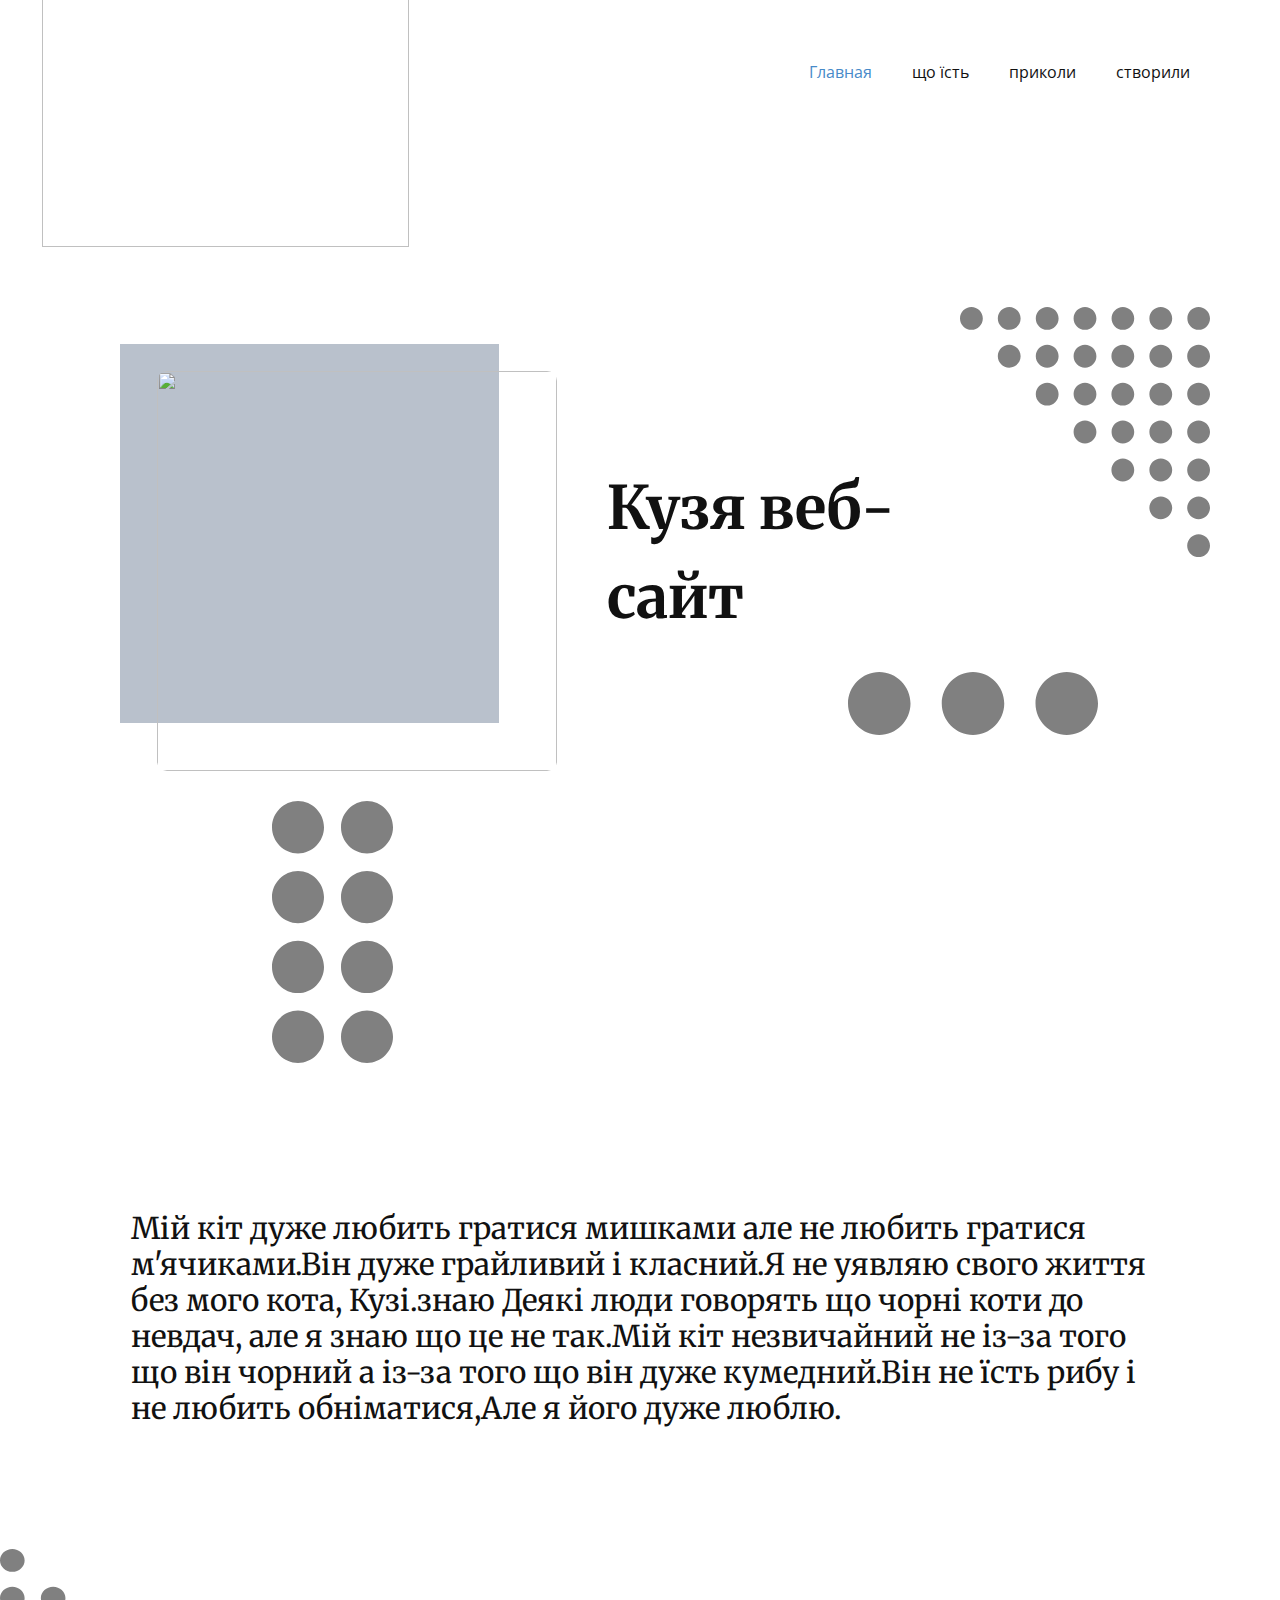
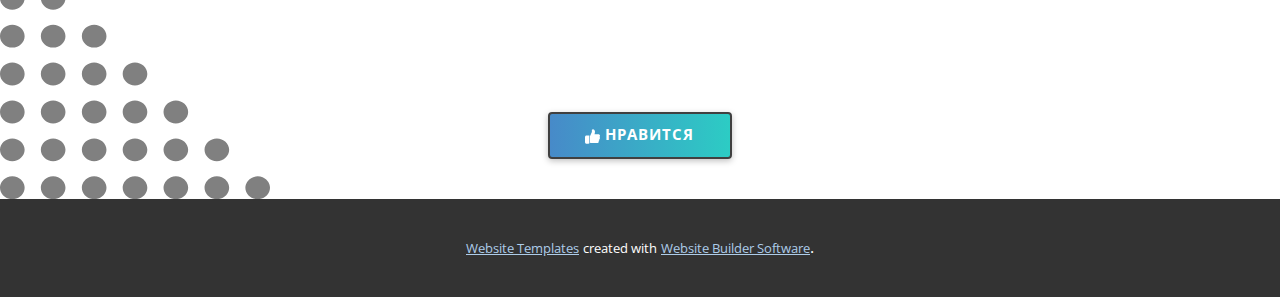
==== Главная.html @ d6f0da53 "Add files via upload" ====
<!DOCTYPE html>
<html style="font-size: 16px;" lang="ru"><head>
    <meta name="viewport" content="width=device-width, initial-scale=1.0">
    <meta charset="utf-8">
    <meta name="keywords" content="​​​фотографії з Кузею">
    <meta name="description" content="">
    <title>Главная</title>
    <link rel="stylesheet" href="nicepage.css" media="screen">
<link rel="stylesheet" href="Главная.css" media="screen">
    <script class="u-script" type="text/javascript" src="jquery.js" defer=""></script>
    <script class="u-script" type="text/javascript" src="nicepage.js" defer=""></script>
    <meta name="generator" content="Nicepage 5.3.2, nicepage.com">
    <link rel="icon" href="images/favicon.png">
    <link id="u-theme-google-font" rel="stylesheet" href="https://fonts.googleapis.com/css?family=Roboto:100,100i,300,300i,400,400i,500,500i,700,700i,900,900i|Open+Sans:300,300i,400,400i,500,500i,600,600i,700,700i,800,800i">
    <link id="u-page-google-font" rel="stylesheet" href="https://fonts.googleapis.com/css?family=Merriweather:300,300i,400,400i,700,700i,900,900i">
    
    
    
    <script type="application/ld+json">{
		"@context": "http://schema.org",
		"@type": "Organization",
		"name": ""
}</script>
    <meta name="theme-color" content="#478ac9">
    <meta property="og:title" content="Главная">
    <meta property="og:type" content="website">
  </head>
  <body class="u-body u-xl-mode" data-lang="ru"><header class="u-clearfix u-header u-header" id="sec-9a38"><div class="u-clearfix u-sheet u-sheet-1">
        <nav class="u-menu u-menu-one-level u-offcanvas u-menu-1">
          <div class="menu-collapse" style="font-size: 1rem; letter-spacing: 0px;">
            <a class="u-button-style u-custom-left-right-menu-spacing u-custom-padding-bottom u-custom-top-bottom-menu-spacing u-nav-link u-text-active-palette-1-base u-text-hover-palette-2-base" href="#" style="font-size: calc(1em + 8px);">
              <svg class="u-svg-link" viewBox="0 0 24 24"><use xmlns:xlink="http://www.w3.org/1999/xlink" xlink:href="#menu-hamburger"></use></svg>
              <svg class="u-svg-content" version="1.1" id="menu-hamburger" viewBox="0 0 16 16" x="0px" y="0px" xmlns:xlink="http://www.w3.org/1999/xlink" xmlns="http://www.w3.org/2000/svg"><g><rect y="1" width="16" height="2"></rect><rect y="7" width="16" height="2"></rect><rect y="13" width="16" height="2"></rect>
</g></svg>
            </a>
          </div>
          <div class="u-custom-menu u-nav-container">
            <ul class="u-nav u-unstyled u-nav-1"><li class="u-nav-item"><a class="u-button-style u-nav-link u-text-active-palette-1-base u-text-hover-palette-2-base" href="Главная.html" style="padding: 10px 20px;">Главная</a>
</li><li class="u-nav-item"><a class="u-button-style u-nav-link u-text-active-palette-1-base u-text-hover-palette-2-base" href="що-їсть.html" style="padding: 10px 20px;">що їсть</a>
</li><li class="u-nav-item"><a class="u-button-style u-nav-link u-text-active-palette-1-base u-text-hover-palette-2-base" href="приколи.html" style="padding: 10px 20px;">приколи</a>
</li><li class="u-nav-item"><a class="u-button-style u-nav-link u-text-active-palette-1-base u-text-hover-palette-2-base" href="створили.html" style="padding: 10px 20px;">створили</a>
</li></ul>
          </div>
          <div class="u-custom-menu u-nav-container-collapse">
            <div class="u-black u-container-style u-inner-container-layout u-opacity u-opacity-95 u-sidenav">
              <div class="u-inner-container-layout u-sidenav-overflow">
                <div class="u-menu-close"></div>
                <ul class="u-align-center u-nav u-popupmenu-items u-unstyled u-nav-2"><li class="u-nav-item"><a class="u-button-style u-nav-link" href="Главная.html">Главная</a>
</li><li class="u-nav-item"><a class="u-button-style u-nav-link" href="що-їсть.html">що їсть</a>
</li><li class="u-nav-item"><a class="u-button-style u-nav-link" href="приколи.html">приколи</a>
</li><li class="u-nav-item"><a class="u-button-style u-nav-link" href="створили.html">створили</a>
</li></ul>
              </div>
            </div>
            <div class="u-black u-menu-overlay u-opacity u-opacity-70"></div>
          </div>
        </nav>
        <img class="u-image u-image-contain u-image-default u-preserve-proportions u-image-1" src="images/Kuzya.png" alt="" data-image-width="500" data-image-height="500">
      </div></header>
    <section class="u-clearfix u-section-1" id="sec-f1cc">
      <div class="u-clearfix u-sheet u-sheet-1">
        <div class="u-shape u-shape-svg u-text-grey-50 u-shape-1">
          <svg class="u-svg-link" preserveAspectRatio="none" viewBox="0 0 160 160" style=""><use xmlns:xlink="http://www.w3.org/1999/xlink" xlink:href="#svg-8116"></use></svg>
          <svg class="u-svg-content" viewBox="0 0 160 160" x="0px" y="0px" id="svg-8116"><path d="M152.7,0c4,0,7.3,3.4,7.3,7.3s-3.2,7.3-7.2,7.3s-7.3-3.3-7.3-7.3S148.7,0,152.7,0z M145.4,31.5c0,4,3.3,7.3,7.3,7.3
	s7.3-3.3,7.3-7.3s-3.3-7.3-7.3-7.3C148.8,24.2,145.4,27.5,145.4,31.5z M121.2,7.3c0,4,3.3,7.3,7.3,7.3s7.3-3.3,7.3-7.3
	S132.5,0,128.5,0S121.2,3.3,121.2,7.3z M97,7.3c0,3.9,3.2,7.3,7.2,7.3s7.3-3.3,7.3-7.3S108.2,0,104.2,0C100.3,0,97,3.4,97,7.3z
	 M72.7,7.3c0,4,3.3,7.3,7.3,7.3s7.3-3.3,7.3-7.3S84,0,80,0C76,0,72.7,3.3,72.7,7.3z M48.5,7.3c0,4,3.3,7.3,7.3,7.3s7.3-3.3,7.3-7.3
	S59.8,0,55.8,0C51.8,0,48.5,3.3,48.5,7.3z M24.2,7.3c0,4,3.3,7.3,7.3,7.3s7.3-3.3,7.3-7.3S35.5,0,31.5,0C27.5,0,24.2,3.3,24.2,7.3z
	 M0,7.3c0,4,3.3,7.3,7.3,7.3s7.3-3.3,7.3-7.3S11.3,0,7.3,0S0,3.3,0,7.3z M121.2,31.5c0,4,3.3,7.3,7.3,7.3s7.3-3.3,7.3-7.3
	s-3.3-7.3-7.3-7.3S121.2,27.5,121.2,31.5z M96.9,31.5c0,4,3.3,7.3,7.3,7.3s7.3-3.3,7.3-7.3s-3.3-7.3-7.3-7.3
	C100.3,24.2,96.9,27.5,96.9,31.5z M72.7,31.5c0,4,3.3,7.3,7.3,7.3s7.3-3.3,7.3-7.3S84,24.2,80,24.2S72.7,27.5,72.7,31.5z M48.5,31.5
	c0,4,3.3,7.3,7.3,7.3s7.3-3.3,7.3-7.3s-3.3-7.3-7.3-7.3S48.5,27.5,48.5,31.5z M24.2,31.5c0,4,3.3,7.3,7.3,7.3s7.3-3.3,7.3-7.3
	s-3.3-7.3-7.3-7.3S24.2,27.5,24.2,31.5z M145.4,55.7c0,4,3.3,7.3,7.3,7.3s7.3-3.2,7.3-7.2s-3.3-7.3-7.3-7.3
	C148.8,48.5,145.4,51.7,145.4,55.7z M121.2,55.8c0,4,3.3,7.3,7.3,7.3s7.3-3.3,7.3-7.3s-3.3-7.3-7.3-7.3S121.2,51.8,121.2,55.8z
	 M96.9,55.8c0,4,3.3,7.3,7.3,7.3s7.3-3.3,7.3-7.3s-3.3-7.3-7.3-7.3C100.3,48.5,96.9,51.8,96.9,55.8z M72.7,55.7c0,4,3.3,7.3,7.3,7.3
	s7.3-3.2,7.3-7.2S84,48.5,80,48.5S72.7,51.7,72.7,55.7z M48.5,55.8c0,4,3.3,7.3,7.3,7.3s7.3-3.3,7.3-7.3s-3.3-7.3-7.3-7.3
	S48.5,51.8,48.5,55.8z M145.4,80c0,4,3.3,7.3,7.3,7.3S160,84,160,80s-3.3-7.3-7.3-7.3C148.8,72.7,145.4,76,145.4,80z M121.2,80
	c0,4,3.3,7.3,7.3,7.3s7.3-3.3,7.3-7.3s-3.3-7.3-7.3-7.3S121.2,76,121.2,80z M97,80c0,4,3.2,7.3,7.2,7.3s7.3-3.3,7.3-7.3
	s-3.3-7.3-7.3-7.3C100.3,72.7,97,76,97,80z M72.7,80c0,4,3.3,7.3,7.3,7.3s7.3-3.3,7.3-7.3S84,72.7,80,72.7S72.7,76,72.7,80z
	 M145.4,104.3c0,4,3.3,7.3,7.3,7.3s7.3-3.3,7.3-7.3s-3.3-7.3-7.3-7.3C148.8,97,145.5,100.3,145.4,104.3z M121.2,104.3
	c0,4,3.3,7.3,7.3,7.3s7.3-3.3,7.3-7.3s-3.3-7.3-7.3-7.3S121.2,100.3,121.2,104.3z M96.9,104.3c0,4,3.3,7.3,7.3,7.3s7.3-3.3,7.3-7.3
	s-3.3-7.3-7.3-7.3C100.3,97,97,100.3,96.9,104.3z M145.4,128.5c0,4,3.3,7.3,7.3,7.3s7.3-3.3,7.3-7.3s-3.3-7.3-7.3-7.3
	C148.8,121.2,145.5,124.5,145.4,128.5z M121.2,128.5c0,4,3.3,7.3,7.3,7.3s7.3-3.3,7.3-7.3s-3.3-7.3-7.3-7.3S121.2,124.5,121.2,128.5
	z M145.4,152.8c0,4,3.3,7.3,7.3,7.3s7.3-3.3,7.3-7.3s-3.3-7.3-7.3-7.3C148.8,145.5,145.5,148.8,145.4,152.8z"></path></svg>
        </div>
        <div class="u-palette-5-base u-preserve-proportions u-shape u-shape-rectangle u-shape-2"></div>
        <img class="u-image u-image-round u-preserve-proportions u-radius-10 u-image-1" src="images/IMG_20210718_094322_393.jpg" alt="" data-image-width="720" data-image-height="720">
        <h2 class="u-custom-font u-font-merriweather u-text u-text-default u-text-1"> Кузя веб-сайт<span style="font-weight: 700;"></span>
        </h2>
        <div class="u-shape u-shape-svg u-text-grey-50 u-shape-3">
          <svg class="u-svg-link" preserveAspectRatio="none" viewBox="0 0 160 40" style=""><use xmlns:xlink="http://www.w3.org/1999/xlink" xlink:href="#svg-02c5"></use></svg>
          <svg class="u-svg-content" viewBox="0 0 160 40" x="0px" y="0px" id="svg-02c5"><path d="M60,20C60,9.1,69.1,0,80,0s20,9.1,20,20s-9.1,20-20,20S60,30.9,60,20z M0,20C0,9.1,9.1,0,20,0s20,9.1,20,20s-9.1,20-20,20
	S0,30.9,0,20z M120,20c0-10.9,9.1-20,20-20s20,9.1,20,20s-9.1,20-20,20S120,30.9,120,20z"></path></svg>
        </div>
        <div class="u-shape u-shape-svg u-text-grey-50 u-shape-4">
          <svg class="u-svg-link" preserveAspectRatio="none" viewBox="0 0 74 160" style=""><use xmlns:xlink="http://www.w3.org/1999/xlink" xlink:href="#svg-210a"></use></svg>
          <svg class="u-svg-content" viewBox="0 0 74 160" x="0px" y="0px" id="svg-210a"><path d="M15.9,128c8.7,0,15.9,7.3,15.9,16s-7.2,16-15.9,16S0,152.7,0,144S7.2,128,15.9,128z M15.9,85.3c8.7,0,15.9,7.3,15.9,16
	s-7.2,16-15.9,16S0,110.1,0,101.3S7.2,85.3,15.9,85.3z M15.9,42.7c8.7,0,15.9,7.3,15.9,16s-7.2,16-15.9,16S0,67.4,0,58.7
	S7.2,42.7,15.9,42.7z M15.9,0c8.7,0,15.9,7.3,15.9,16s-7.2,16-15.9,16S0,24.7,0,16S7.2,0,15.9,0z M58.1,128c8.7,0,15.9,7.3,15.9,16
	s-7.2,16-15.9,16s-15.9-7.3-15.9-16S49.5,128,58.1,128z M58.1,85.3c8.7,0,15.9,7.3,15.9,16s-7.2,16-15.9,16s-15.9-7.3-15.9-16
	S49.5,85.3,58.1,85.3z M58.1,42.7c8.7,0,15.9,7.3,15.9,16s-7.2,16-15.9,16s-15.9-7.3-15.9-16S49.5,42.7,58.1,42.7z M58.1,0
	C66.8,0,74,7.3,74,16s-7.2,16-15.9,16s-15.9-7.3-15.9-16S49.5,0,58.1,0z"></path></svg>
        </div>
        <h3 class="u-custom-font u-font-merriweather u-text u-text-2"> Мій кіт дуже любить гратися мишками але не любить гратися м'ячиками.Він дуже грайливий і класний.Я не уявляю свого життя без мого кота, Кузі.знаю Деякі люди говорять що чорні коти до невдач, але я знаю що це не так.Мій кіт незвичайний не із-за того що він чорний а із-за того що він дуже кумедний.Він не їсть рибу і не любить обніматися,Але я його дуже люблю.</h3>
      </div>
    </section>
    <section class="u-align-center u-clearfix u-section-2" id="sec-4c67">
      <a href="Главная.html" class="u-border-2 u-border-grey-75 u-btn u-btn-round u-button-style u-gradient u-none u-radius-4 u-text-body-alt-color u-btn-1"><span class="u-icon"><svg class="u-svg-content" viewBox="0 0 512 512" x="0px" y="0px" style="width: 1em; height: 1em;"><path d="M53.333,224C23.936,224,0,247.936,0,277.333V448c0,29.397,23.936,53.333,53.333,53.333h64 c12.011,0,23.061-4.053,32-10.795V224H53.333z"></path><path d="M512,304c0-12.821-5.077-24.768-13.888-33.579c9.963-10.901,15.04-25.515,13.653-40.725    c-2.496-27.115-26.923-48.363-55.637-48.363H324.352c6.528-19.819,16.981-56.149,16.981-85.333c0-46.272-39.317-85.333-64-85.333 c-22.165,0-37.995,12.48-38.677,12.992c-2.517,2.027-3.989,5.099-3.989,8.341v72.341l-61.44,133.099l-2.56,1.301v228.651    C188.032,475.584,210.005,480,224,480h195.819c23.232,0,43.563-15.659,48.341-37.269c2.453-11.115,1.024-22.315-3.861-32.043 c15.765-7.936,26.368-24.171,26.368-42.688c0-7.552-1.728-14.784-5.013-21.333C501.419,338.731,512,322.496,512,304z"></path></svg><img></span>&nbsp;Нравится
      </a>
      <div class="u-shape u-shape-svg u-text-grey-50 u-shape-1">
        <svg class="u-svg-link" preserveAspectRatio="none" viewBox="0 0 160 160" style=""><use xmlns:xlink="http://www.w3.org/1999/xlink" xlink:href="#svg-63c6"></use></svg>
        <svg class="u-svg-content" viewBox="0 0 160 160" x="0px" y="0px" id="svg-63c6"><path d="M0,7.3c0,4,3.3,7.3,7.3,7.3s7.3-3.3,7.3-7.3S11.3,0,7.3,0S0,3.3,0,7.3z M24.2,31.5c0,4,3.3,7.3,7.3,7.3s7.3-3.3,7.3-7.3
	s-3.3-7.3-7.3-7.3S24.2,27.5,24.2,31.5z M0,31.5c0,4,3.3,7.3,7.3,7.3s7.3-3.3,7.3-7.3s-3.3-7.3-7.3-7.3S0,27.5,0,31.5z M48.5,55.8
	c0,4,3.3,7.3,7.3,7.3s7.3-3.3,7.3-7.3s-3.3-7.3-7.3-7.3S48.5,51.8,48.5,55.8z M24.2,55.8c0,4,3.3,7.3,7.3,7.3s7.3-3.3,7.3-7.3
	s-3.3-7.3-7.3-7.3S24.2,51.8,24.2,55.8z M0,55.8c0,4,3.3,7.3,7.3,7.3s7.3-3.3,7.3-7.3s-3.3-7.3-7.3-7.3S0,51.8,0,55.8z M72.7,80
	c0,4,3.3,7.3,7.3,7.3s7.3-3.3,7.3-7.3S84,72.7,80,72.7S72.7,76,72.7,80z M48.5,80c0,4,3.3,7.3,7.3,7.3s7.3-3.3,7.3-7.3
	s-3.3-7.3-7.3-7.3S48.5,76,48.5,80z M24.2,80c0,4,3.3,7.3,7.3,7.3s7.3-3.3,7.3-7.3s-3.3-7.3-7.3-7.3S24.2,76,24.2,80z M0,80
	c0,4,3.3,7.3,7.3,7.3s7.3-3.3,7.3-7.3s-3.3-7.3-7.3-7.3S0,76,0,80z M96.9,104.3c0,4,3.3,7.3,7.3,7.3s7.3-3.3,7.3-7.3
	s-3.3-7.3-7.3-7.3C100.3,97,97,100.3,96.9,104.3z M72.7,104.3c0,4,3.3,7.3,7.3,7.3s7.3-3.3,7.3-7.3S84,97,80,97
	S72.7,100.3,72.7,104.3z M48.5,104.3c0,4,3.3,7.3,7.3,7.3s7.3-3.3,7.3-7.3S59.8,97,55.8,97S48.5,100.3,48.5,104.3z M24.2,104.3
	c0,4,3.3,7.3,7.3,7.3s7.3-3.3,7.3-7.3S35.5,97,31.5,97S24.2,100.3,24.2,104.3z M0,104.3c0,4,3.3,7.3,7.3,7.3s7.3-3.3,7.3-7.3
	S11.3,97,7.3,97S0,100.3,0,104.3z M121.2,128.5c0,4,3.3,7.3,7.3,7.3s7.3-3.3,7.3-7.3s-3.3-7.3-7.3-7.3S121.2,124.5,121.2,128.5z
	 M96.9,128.5c0,4,3.3,7.3,7.3,7.3s7.3-3.3,7.3-7.3s-3.3-7.3-7.3-7.3C100.3,121.2,97,124.5,96.9,128.5z M72.7,128.5
	c0,4,3.3,7.3,7.3,7.3s7.3-3.3,7.3-7.3s-3.3-7.3-7.3-7.3S72.7,124.5,72.7,128.5z M48.5,128.5c0,4,3.3,7.3,7.3,7.3s7.3-3.3,7.3-7.3
	s-3.3-7.3-7.3-7.3S48.5,124.5,48.5,128.5z M24.2,128.5c0,4,3.3,7.3,7.3,7.3s7.3-3.3,7.3-7.3s-3.3-7.3-7.3-7.3S24.2,124.5,24.2,128.5
	z M0,128.5c0,4,3.3,7.3,7.3,7.3s7.3-3.3,7.3-7.3s-3.3-7.3-7.3-7.3S0,124.5,0,128.5z M145.4,152.8c0,4,3.3,7.3,7.3,7.3
	s7.3-3.3,7.3-7.3s-3.3-7.3-7.3-7.3C148.8,145.5,145.5,148.8,145.4,152.8z M121.2,152.8c0,4,3.3,7.3,7.3,7.3s7.3-3.3,7.3-7.3
	s-3.3-7.3-7.3-7.3S121.2,148.8,121.2,152.8z M96.9,152.8c0,4,3.3,7.3,7.3,7.3s7.3-3.3,7.3-7.3s-3.3-7.3-7.3-7.3
	C100.3,145.5,97,148.8,96.9,152.8z M72.7,152.8c0,4,3.3,7.3,7.3,7.3s7.3-3.3,7.3-7.3s-3.3-7.3-7.3-7.3S72.7,148.8,72.7,152.8z
	 M48.5,152.8c0,4,3.3,7.3,7.3,7.3s7.3-3.3,7.3-7.3s-3.3-7.3-7.3-7.3S48.5,148.8,48.5,152.8z M24.2,152.8c0,4,3.3,7.3,7.3,7.3
	s7.3-3.3,7.3-7.3s-3.3-7.3-7.3-7.3S24.2,148.8,24.2,152.8z M0,152.8c0,4,3.3,7.3,7.3,7.3s7.3-3.3,7.3-7.3s-3.3-7.3-7.3-7.3
	S0,148.8,0,152.8z"></path></svg>
      </div>
    </section>
    
    
    
    <section class="u-backlink u-clearfix u-grey-80">
      <a class="u-link" href="https://nicepage.com/website-templates" target="_blank">
        <span>Website Templates</span>
      </a>
      <p class="u-text">
        <span>created with</span>
      </p>
      <a class="u-link" href="" target="_blank">
        <span>Website Builder Software</span>
      </a>. 
    </section>
  
</body></html>
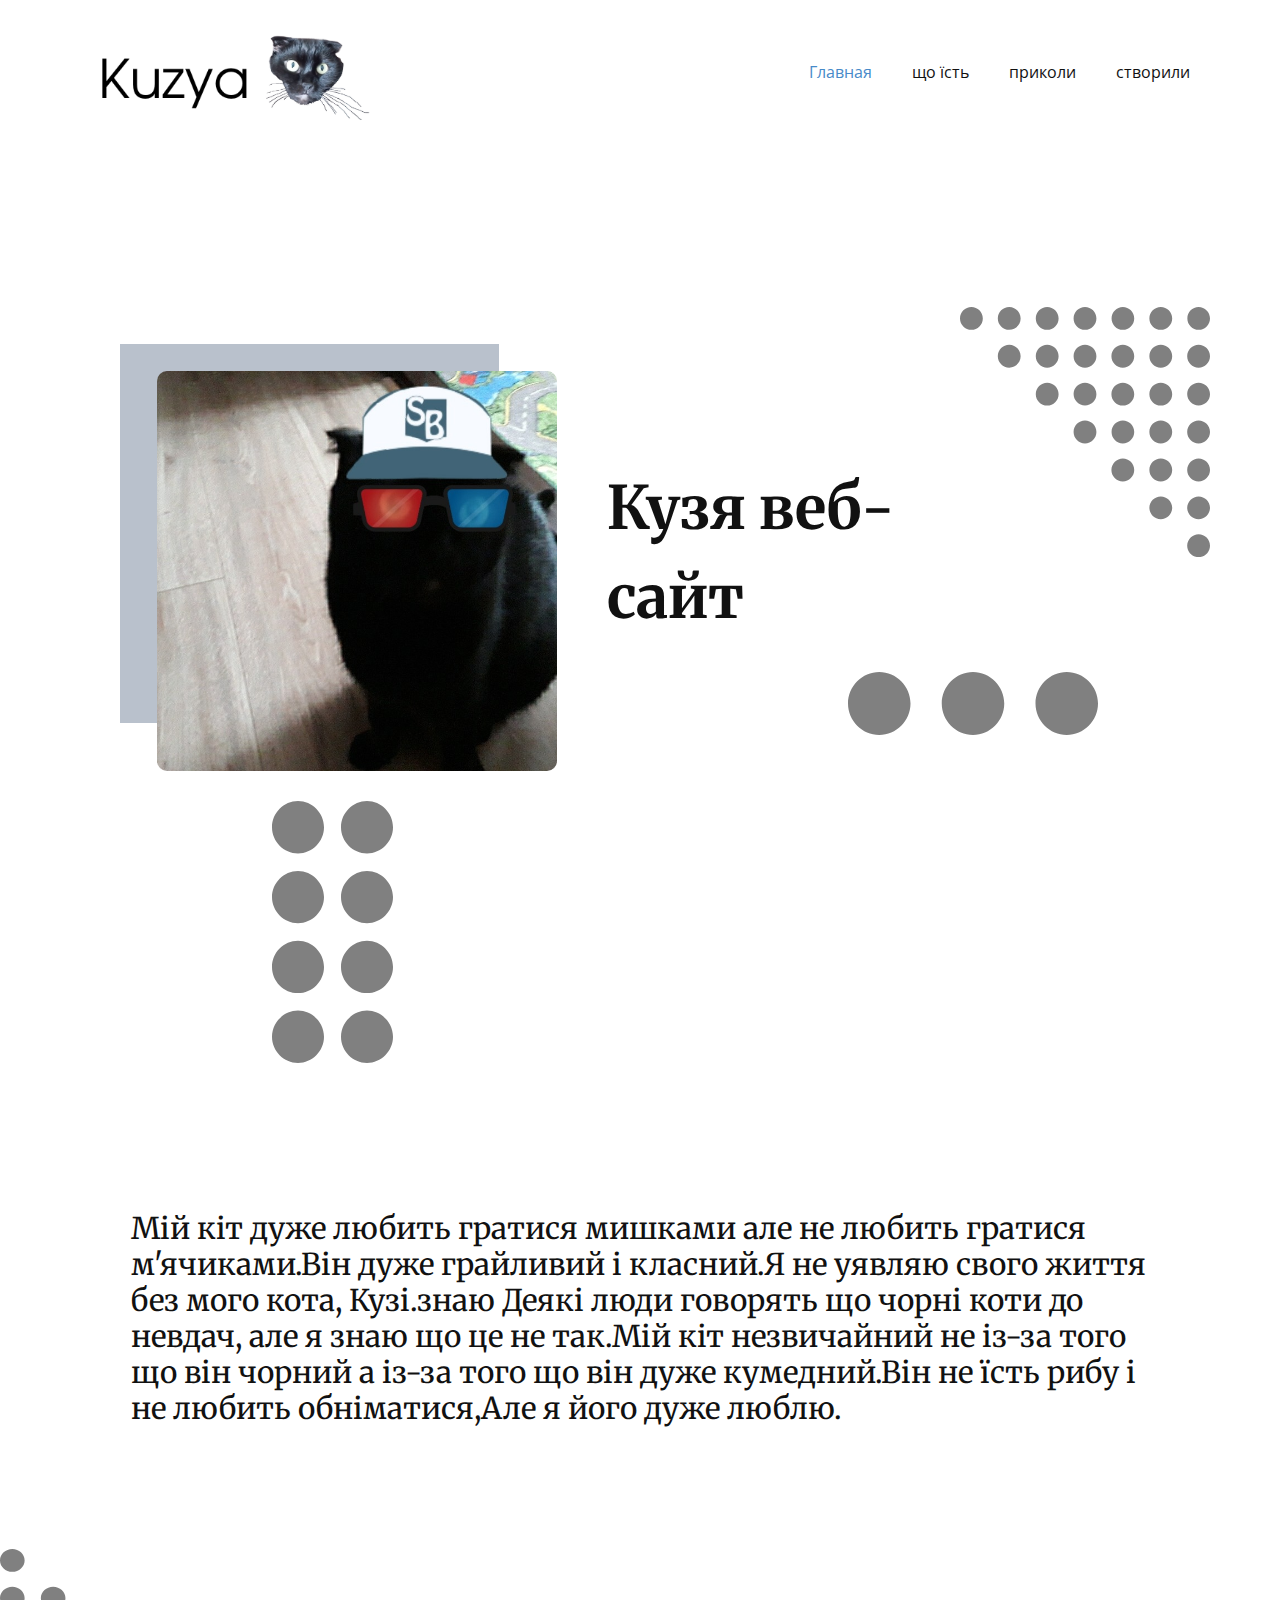
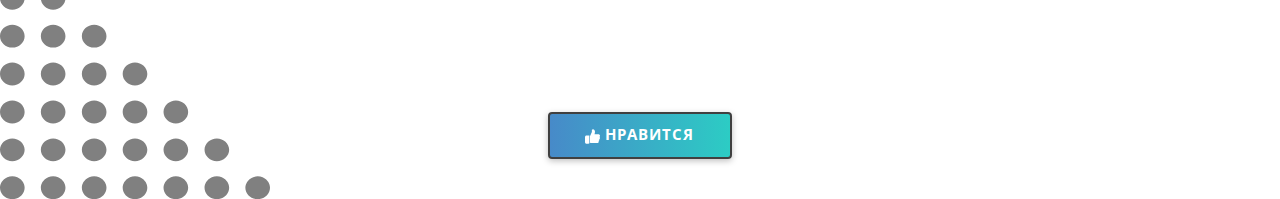
==== commit 1a874301: "Update Главная.html" ====
--- a/Главная.html
+++ b/Главная.html
@@ -133,18 +133,6 @@
       </div>
     </section>
     
-    
-    
-    <section class="u-backlink u-clearfix u-grey-80">
-      <a class="u-link" href="https://nicepage.com/website-templates" target="_blank">
-        <span>Website Templates</span>
-      </a>
-      <p class="u-text">
-        <span>created with</span>
-      </p>
-      <a class="u-link" href="" target="_blank">
-        <span>Website Builder Software</span>
-      </a>. 
-    </section>
+ 
   
-</body></html>+</body></html>
